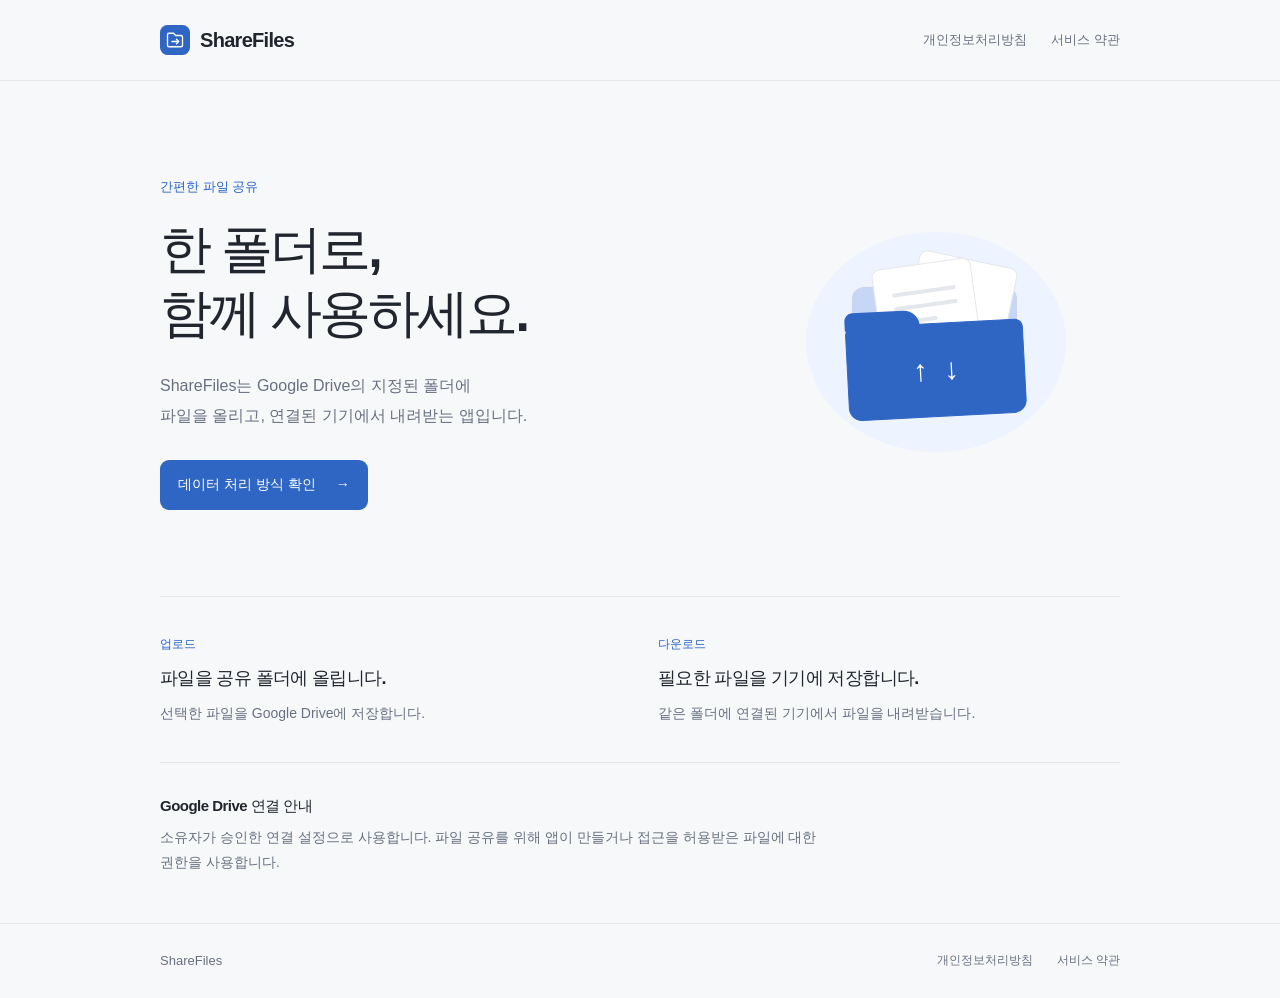
==== index.html @ 4784f1de "홈페이지와 개인정보처리방침 및 약관 추가" ====
<!doctype html>
<html lang="ko">
<head>
  <meta charset="utf-8">
  <meta name="viewport" content="width=device-width, initial-scale=1">
  <meta name="color-scheme" content="light dark">
  <meta name="description" content="Google Drive의 지정된 폴더에 파일을 올리고 내려받는 파일 공유 앱, ShareFiles입니다.">
  <title>ShareFiles · 간편한 파일 공유</title>
  <link rel="icon" href="favicon.svg" type="image/svg+xml">
  <link rel="stylesheet" href="styles.css">
</head>
<body>
  <a class="skip-link" href="#main">본문으로 이동</a>
  <header class="site-header">
    <div class="container header-content">
      <a class="brand" href="./index.html" aria-label="ShareFiles 홈"><img src="favicon.svg" width="30" height="30" alt="">ShareFiles</a>
      <nav aria-label="주 메뉴"><a href="privacy.html">개인정보처리방침</a><a href="terms.html">서비스 약관</a></nav>
    </div>
  </header>
  <main id="main" class="container">
    <section class="hero" aria-labelledby="hero-title">
      <div class="hero-copy">
        <p class="eyebrow">간편한 파일 공유</p>
        <h1 id="hero-title">한 폴더로,<br>함께 사용하세요.</h1>
        <p class="lead">ShareFiles는 Google Drive의 지정된 폴더에<br class="wide-only"> 파일을 올리고, 연결된 기기에서 내려받는 앱입니다.</p>
        <a class="button" href="privacy.html">데이터 처리 방식 확인 <span aria-hidden="true">→</span></a>
      </div>
      <div class="folder-art" aria-hidden="true">
        <div class="paper paper-back"></div><div class="paper paper-front"><span></span><span></span><span></span></div>
        <div class="folder-front"><span>↑</span><span>↓</span></div>
      </div>
    </section>
    <section class="features" aria-label="앱 기능">
      <article><span class="feature-label">업로드</span><h2>파일을 공유 폴더에 올립니다.</h2><p>선택한 파일을 Google Drive에 저장합니다.</p></article>
      <article><span class="feature-label">다운로드</span><h2>필요한 파일을 기기에 저장합니다.</h2><p>같은 폴더에 연결된 기기에서 파일을 내려받습니다.</p></article>
    </section>
    <section class="connection-note" aria-labelledby="connection-title">
      <h2 id="connection-title">Google Drive 연결 안내</h2>
      <p>소유자가 승인한 연결 설정으로 사용합니다. 파일 공유를 위해 앱이 만들거나 접근을 허용받은 파일에 대한 권한을 사용합니다.</p>
    </section>
  </main>
  <footer class="site-footer"><div class="container footer-content"><span>ShareFiles</span><nav aria-label="하단 메뉴"><a href="privacy.html">개인정보처리방침</a><a href="terms.html">서비스 약관</a></nav></div></footer>
</body>
</html>
---- styles.css ----
:root {
  color-scheme: light dark;
  --background: #f7f8fa;
  --surface: #ffffff;
  --text: #20252e;
  --muted: #687181;
  --border: #e4e7ec;
  --accent: #2862c6;
  --button: #2f66c4;
  --on-button: #ffffff;
  --soft: #edf3ff;
  font-family: -apple-system, BlinkMacSystemFont, "Segoe UI", sans-serif;
  font-synthesis: none;
  -webkit-font-smoothing: antialiased;
}
@media (prefers-color-scheme: dark) {
  :root {
    --background: #1c1e22;
    --surface: #25282d;
    --text: #edf0f5;
    --muted: #a9b1be;
    --border: #393e47;
    --accent: #9dbfff;
    --button: #9dbfff;
    --on-button: #1c1e22;
    --soft: #28374f;
  }
}
* { box-sizing: border-box; }
body { margin: 0; background: var(--background); color: var(--text); font-size: 16px; line-height: 1.8; word-break: keep-all; overflow-wrap: anywhere; }
a { color: var(--accent); text-underline-offset: 4px; }
a:hover { text-decoration-thickness: 2px; }
a:focus-visible { outline: 3px solid var(--accent); outline-offset: 5px; border-radius: 3px; }
h1, h2, p { margin: 0; }
h1, h2 { line-height: 1.4; letter-spacing: -.035em; }
.container { width: min(960px, calc(100% - 64px)); margin-inline: auto; }
.skip-link { position: absolute; top: -100px; left: 16px; z-index: 5; padding: 10px 16px; background: var(--surface); }
.skip-link:focus { top: 12px; }
.site-header { border-bottom: 1px solid var(--border); }
.header-content { display: flex; align-items: center; justify-content: space-between; min-height: 80px; gap: 20px; padding-block: 16px; }
.brand { display: inline-flex; align-items: center; gap: 10px; color: var(--text); font-size: 20px; font-weight: 700; letter-spacing: -.035em; text-decoration: none; }
.brand img { flex: none; }
nav { display: flex; align-items: center; flex-wrap: wrap; gap: 24px; }
nav a { color: var(--muted); font-size: 13px; text-decoration: none; }
nav a:hover, nav a[aria-current="page"] { color: var(--accent); text-decoration: underline; }
.hero { display: grid; grid-template-columns: 1.5fr 1fr; gap: 40px; align-items: center; padding-block: 94px 86px; }
.eyebrow { color: var(--accent); font-size: 13px; font-weight: 650; margin-bottom: 20px; }
.hero h1 { font-size: clamp(36px, 4.6vw, 52px); font-weight: 750; line-height: 1.23; letter-spacing: -.055em; }
.lead { color: var(--muted); font-size: 16px; line-height: 1.85; }
.hero .lead { margin-top: 25px; }
.button { display: inline-flex; align-items: center; justify-content: center; gap: 20px; margin-top: 30px; padding: 12px 18px; color: var(--on-button); background: var(--button); border-radius: 9px; text-decoration: none; font-size: 14px; font-weight: 650; }
.button:hover { filter: brightness(.95); }
.folder-art { position: relative; width: 260px; height: 220px; justify-self: center; border-radius: 50%; background: var(--soft); }
.folder-art::before { content: ""; position: absolute; width: 165px; height: 122px; left: 46px; top: 55px; background: var(--accent); border-radius: 12px; opacity: .2; }
.paper { position: absolute; width: 100px; height: 115px; border: 1px solid var(--border); border-radius: 8px; background: var(--surface); }
.paper-back { top: 26px; left: 102px; transform: rotate(12deg); }
.paper-front { top: 31px; left: 72px; transform: rotate(-8deg); padding: 25px 17px; }
.paper-front span { display: block; height: 4px; background: var(--border); border-radius: 2px; margin-bottom: 10px; }
.paper-front span:last-child { width: 65%; }
.folder-front { position: absolute; inset: 91px 41px 35px; display: flex; gap: 16px; align-items: center; justify-content: center; background: var(--button); color: var(--on-button); border: 1px solid var(--button); border-radius: 8px 8px 13px 13px; transform: rotate(-3deg); }
.folder-front::before { content: ""; position: absolute; top: -15px; left: -1px; width: 75px; height: 18px; background: var(--button); border-radius: 8px 16px 0 0; }
.folder-front span { font-size: 30px; line-height: 1; }
.features { display: grid; grid-template-columns: repeat(2, 1fr); gap: 36px; border-block: 1px solid var(--border); padding-block: 32px 36px; }
.feature-label { color: var(--accent); font-size: 12px; font-weight: 650; }
.features h2 { font-size: 18px; margin-block: 9px; }
.features p, .connection-note p { color: var(--muted); font-size: 14px; }
.connection-note { max-width: 660px; padding-block: 32px 48px; }
.connection-note h2 { font-size: 15px; margin-bottom: 9px; }
.site-footer { border-top: 1px solid var(--border); }
.footer-content { display: flex; justify-content: space-between; gap: 24px; padding-block: 25px; align-items: center; font-size: 13px; color: var(--muted); }
.footer-content > a { text-decoration: none; }
.footer-content nav a { font-size: 12px; }
.document { max-width: 740px; padding-block: 60px 64px; }
.document-header { padding-bottom: 30px; border-bottom: 1px solid var(--border); }
.document-header .eyebrow { margin-bottom: 12px; }
.document h1 { font-size: clamp(29px, 4vw, 38px); }
.document .lead { margin-top: 18px; font-size: 15px; }
.document section { margin-top: 28px; }
.document h2 { font-size: 18px; margin-bottom: 10px; }
.document section p { font-size: 15px; line-height: 1.9; }
.document section p + p { margin-top: 10px; }
@media (max-width: 740px) {
  .hero { grid-template-columns: 1.6fr 1fr; gap: 20px; padding-block: 64px; }
  .folder-art { width: 208px; height: 190px; transform: scale(.85); }
  .wide-only { display: none; }
}
@media (max-width: 580px) {
  .container { width: calc(100% - 40px); }
  .header-content { flex-wrap: wrap; gap: 12px 20px; min-height: 72px; }
  .brand { font-size: 18px; }
  nav { gap: 16px; }
  nav a { font-size: 12px; }
  .hero { grid-template-columns: 1fr; gap: 24px; padding-block: 42px 30px; }
  .hero h1 { font-size: clamp(34px, 9vw, 44px); }
  .hero .lead { margin-top: 20px; }
  .folder-art { width: 260px; height: 220px; transform: scale(.82); }
  .features { grid-template-columns: 1fr; gap: 25px; padding-block: 26px; }
  .features h2 { margin-block: 6px; font-size: 17px; }
  .footer-content { align-items: flex-start; flex-direction: column; gap: 12px; }
  .document { padding-block: 38px 45px; }
}
@media print {
  :root { color-scheme: light; --background: white; --surface: white; --text: #20252e; --muted: #404550; --accent: #20252e; --border: #cccccc; }
  .site-header, .skip-link, .button, .folder-art, .site-footer { display: none; }
  .container { width: 100%; }
  .document { padding: 0; max-width: none; }
  .document section { break-inside: avoid; }
}
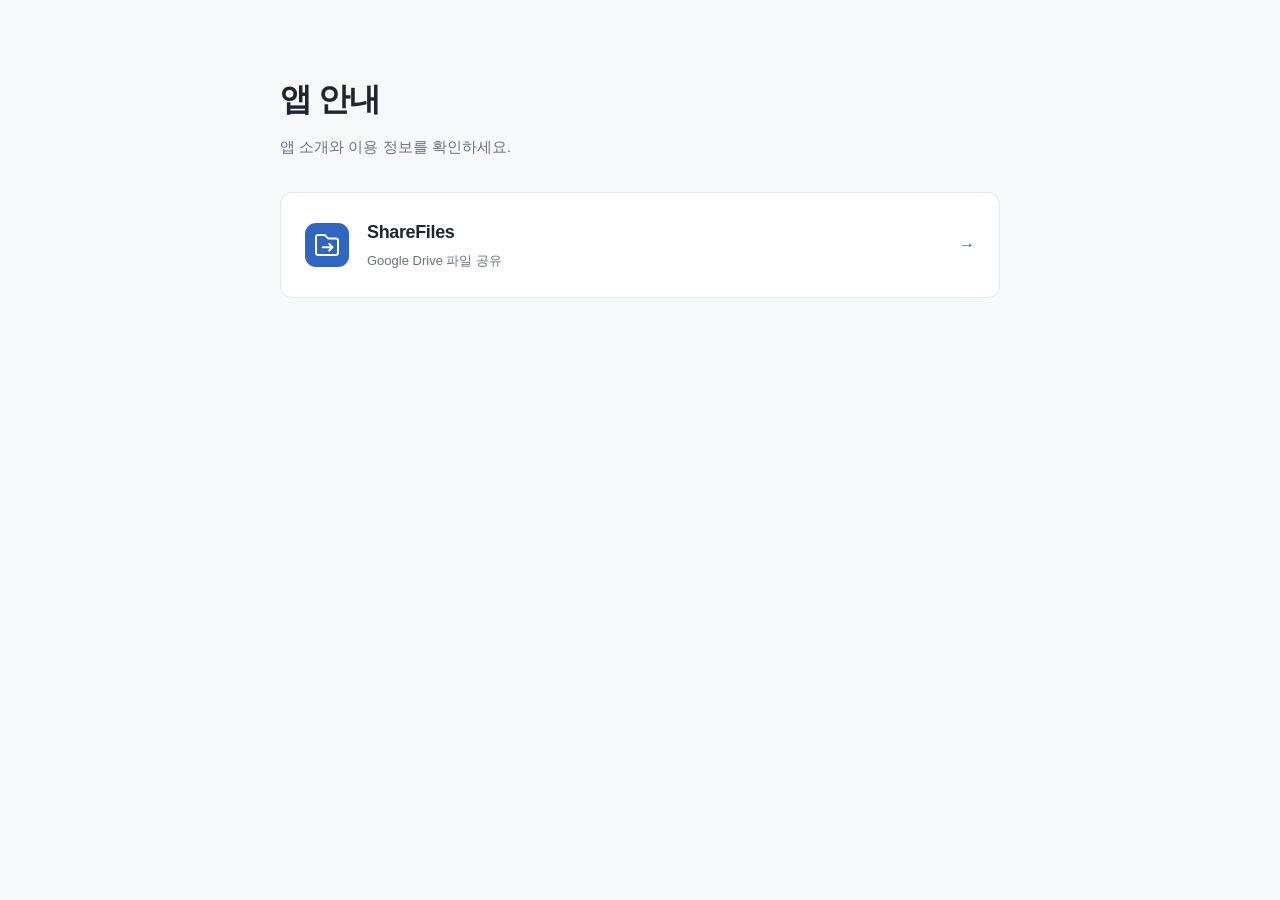
==== commit 54e1ad0a: "ShareFiles 안내 페이지를 앱별 경로로 분리" ====
--- a/index.html
+++ b/index.html
@@ -4,41 +4,20 @@
   <meta charset="utf-8">
   <meta name="viewport" content="width=device-width, initial-scale=1">
   <meta name="color-scheme" content="light dark">
-  <meta name="description" content="Google Drive의 지정된 폴더에 파일을 올리고 내려받는 파일 공유 앱, ShareFiles입니다.">
-  <title>ShareFiles · 간편한 파일 공유</title>
-  <link rel="icon" href="favicon.svg" type="image/svg+xml">
-  <link rel="stylesheet" href="styles.css">
+  <meta name="description" content="앱 소개와 이용 정보를 확인하세요.">
+  <title>앱 안내</title>
+  <link rel="stylesheet" href="site.css">
 </head>
 <body>
-  <a class="skip-link" href="#main">본문으로 이동</a>
-  <header class="site-header">
-    <div class="container header-content">
-      <a class="brand" href="./index.html" aria-label="ShareFiles 홈"><img src="favicon.svg" width="30" height="30" alt="">ShareFiles</a>
-      <nav aria-label="주 메뉴"><a href="privacy.html">개인정보처리방침</a><a href="terms.html">서비스 약관</a></nav>
-    </div>
-  </header>
-  <main id="main" class="container">
-    <section class="hero" aria-labelledby="hero-title">
-      <div class="hero-copy">
-        <p class="eyebrow">간편한 파일 공유</p>
-        <h1 id="hero-title">한 폴더로,<br>함께 사용하세요.</h1>
-        <p class="lead">ShareFiles는 Google Drive의 지정된 폴더에<br class="wide-only"> 파일을 올리고, 연결된 기기에서 내려받는 앱입니다.</p>
-        <a class="button" href="privacy.html">데이터 처리 방식 확인 <span aria-hidden="true">→</span></a>
-      </div>
-      <div class="folder-art" aria-hidden="true">
-        <div class="paper paper-back"></div><div class="paper paper-front"><span></span><span></span><span></span></div>
-        <div class="folder-front"><span>↑</span><span>↓</span></div>
-      </div>
-    </section>
-    <section class="features" aria-label="앱 기능">
-      <article><span class="feature-label">업로드</span><h2>파일을 공유 폴더에 올립니다.</h2><p>선택한 파일을 Google Drive에 저장합니다.</p></article>
-      <article><span class="feature-label">다운로드</span><h2>필요한 파일을 기기에 저장합니다.</h2><p>같은 폴더에 연결된 기기에서 파일을 내려받습니다.</p></article>
-    </section>
-    <section class="connection-note" aria-labelledby="connection-title">
-      <h2 id="connection-title">Google Drive 연결 안내</h2>
-      <p>소유자가 승인한 연결 설정으로 사용합니다. 파일 공유를 위해 앱이 만들거나 접근을 허용받은 파일에 대한 권한을 사용합니다.</p>
-    </section>
+  <main>
+    <header><h1>앱 안내</h1><p>앱 소개와 이용 정보를 확인하세요.</p></header>
+    <nav aria-label="앱 목록">
+      <a class="app" href="sharefiles/">
+        <img src="sharefiles/favicon.svg" width="44" height="44" alt="">
+        <div><h2>ShareFiles</h2><p>Google Drive 파일 공유</p></div>
+        <span class="arrow" aria-hidden="true">→</span>
+      </a>
+    </nav>
   </main>
-  <footer class="site-footer"><div class="container footer-content"><span>ShareFiles</span><nav aria-label="하단 메뉴"><a href="privacy.html">개인정보처리방침</a><a href="terms.html">서비스 약관</a></nav></div></footer>
 </body>
 </html>
--- a/site.css
+++ b/site.css
@@ -0,0 +1,40 @@
+:root {
+  color-scheme: light dark;
+  --background: #f7f8fa;
+  --surface: #ffffff;
+  --text: #20252e;
+  --muted: #687181;
+  --border: #e4e7ec;
+  --accent: #2862c6;
+  font-family: -apple-system, BlinkMacSystemFont, "Segoe UI", sans-serif;
+  -webkit-font-smoothing: antialiased;
+}
+@media (prefers-color-scheme: dark) {
+  :root {
+    --background: #1c1e22;
+    --surface: #25282d;
+    --text: #edf0f5;
+    --muted: #a9b1be;
+    --border: #393e47;
+    --accent: #9dbfff;
+  }
+}
+* { box-sizing: border-box; }
+body { margin: 0; color: var(--text); background: var(--background); line-height: 1.7; word-break: keep-all; overflow-wrap: anywhere; }
+main { width: min(720px, calc(100% - 40px)); margin: 0 auto; padding: 72px 0; }
+header { margin-bottom: 32px; }
+h1, h2, p { margin: 0; }
+h1 { font-size: 32px; letter-spacing: -.04em; }
+header p { margin-top: 8px; color: var(--muted); font-size: 15px; }
+nav { display: grid; gap: 16px; }
+.app { display: flex; align-items: center; gap: 18px; padding: 24px; border: 1px solid var(--border); border-radius: 12px; background: var(--surface); color: inherit; text-decoration: none; }
+.app img { flex: none; }
+.app h2 { font-size: 18px; letter-spacing: -.02em; }
+.app p { color: var(--muted); font-size: 13px; margin-top: 3px; }
+.arrow { color: var(--accent); margin-left: auto; }
+.app:hover { border-color: var(--accent); }
+.app:focus-visible { outline: 3px solid var(--accent); outline-offset: 4px; }
+@media (max-width: 480px) {
+  main { padding-top: 44px; }
+  .app { padding: 19px; gap: 14px; }
+}
